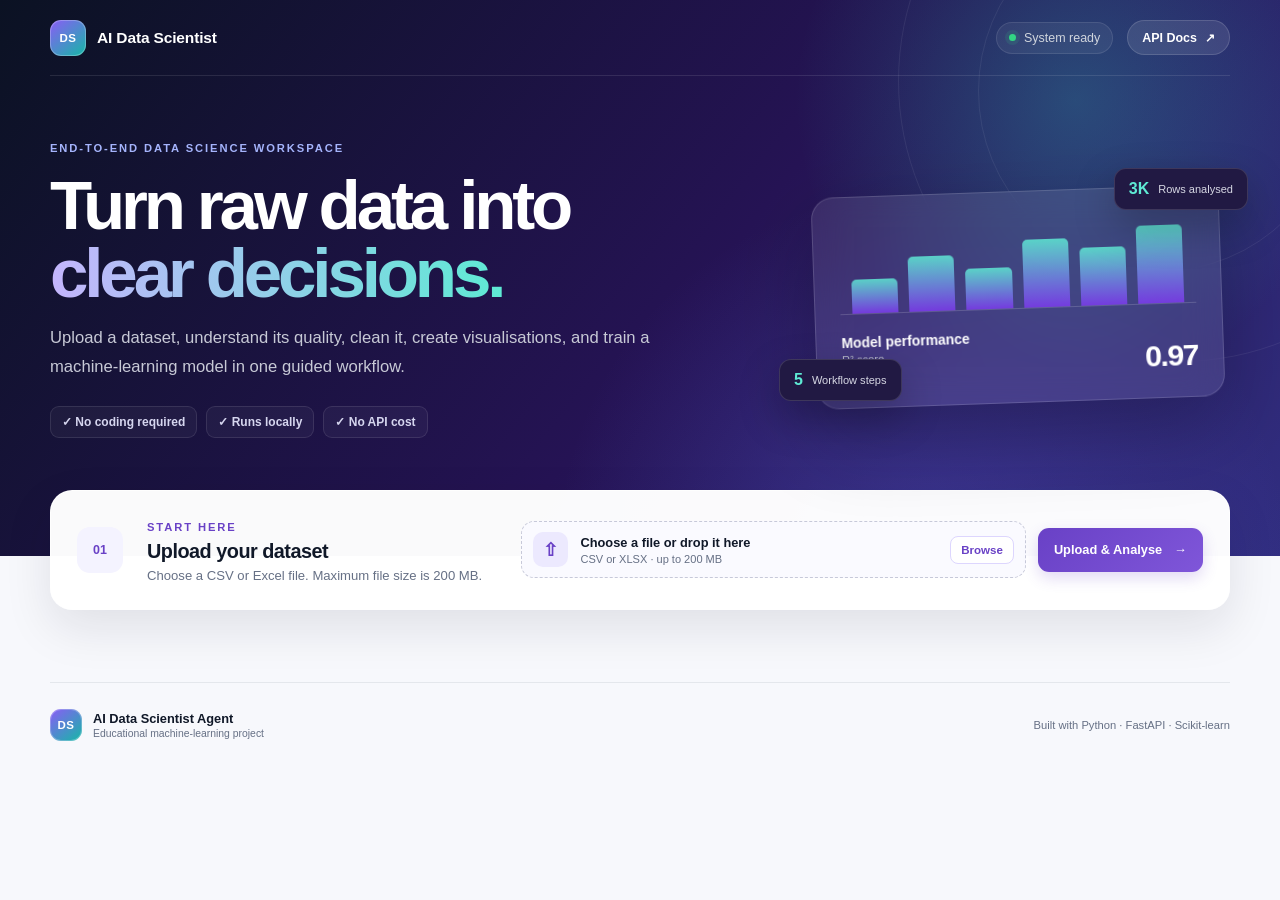
==== static/index.html @ f0760a68 "Add dashboard assets" ====
<!doctype html>
<html lang="en">
<head>
  <meta charset="utf-8">
  <meta name="viewport" content="width=device-width, initial-scale=1">
  <meta name="description" content="AI Data Scientist Agent for automated dataset analysis and machine learning">
  <meta name="theme-color" content="#101828">
  <title>AI Data Scientist Agent</title>
  <link rel="stylesheet" href="/static/style.css">
</head>
<body>
  <header class="site-header">
    <nav class="topbar" aria-label="Primary navigation">
      <a class="brand" href="/" aria-label="AI Data Scientist Agent home">
        <span class="brand-mark" aria-hidden="true">DS</span>
        <span>AI Data Scientist</span>
      </a>
      <div class="topbar-actions">
        <span class="status-pill"><span class="status-dot"></span>System ready</span>
        <a class="docs-link" href="/docs" target="_blank" rel="noopener">API Docs <span aria-hidden="true">↗</span></a>
      </div>
    </nav>

    <div class="hero">
      <div class="hero-copy">
        <span class="eyebrow">END-TO-END DATA SCIENCE WORKSPACE</span>
        <h1>Turn raw data into<br><span>clear decisions.</span></h1>
        <p>Upload a dataset, understand its quality, clean it, create visualisations, and train a machine-learning model in one guided workflow.</p>
        <div class="hero-tags" aria-label="Application features">
          <span>✓ No coding required</span>
          <span>✓ Runs locally</span>
          <span>✓ No API cost</span>
        </div>
      </div>
      <div class="hero-visual" aria-hidden="true">
        <div class="visual-card visual-card-main">
          <div class="mini-chart">
            <i></i><i></i><i></i><i></i><i></i><i></i>
          </div>
          <div class="visual-card-copy"><strong>Model performance</strong><span>R² score</span></div>
          <strong class="visual-score">0.97</strong>
        </div>
        <div class="visual-float visual-float-a"><span>3K</span> Rows analysed</div>
        <div class="visual-float visual-float-b"><span>5</span> Workflow steps</div>
      </div>
    </div>
  </header>

  <main class="page-shell">
    <section class="upload-card" aria-labelledby="uploadHeading">
      <div class="section-number" aria-hidden="true">01</div>
      <div class="upload-copy">
        <span class="section-kicker">START HERE</span>
        <h2 id="uploadHeading">Upload your dataset</h2>
        <p>Choose a CSV or Excel file. Maximum file size is 200 MB.</p>
      </div>
      <form id="uploadForm" class="upload-form">
        <label id="dropZone" class="drop-zone" for="datasetFile">
          <span class="upload-icon" aria-hidden="true">⇧</span>
          <span class="file-copy">
            <strong id="selectedFileName">Choose a file or drop it here</strong>
            <small id="selectedFileMeta">CSV or XLSX · up to 200 MB</small>
          </span>
          <span class="browse-label">Browse</span>
        </label>
        <input id="datasetFile" class="visually-hidden" type="file" accept=".csv,.xlsx" required>
        <button id="uploadButton" class="primary-button" type="submit">
          <span class="button-label">Upload &amp; Analyse</span><span class="button-arrow" aria-hidden="true">→</span>
        </button>
      </form>
    </section>

    <div id="message" class="notice" role="status" aria-live="polite"></div>

    <div id="progressOverlay" class="progress-overlay hidden" role="dialog" aria-modal="true" aria-labelledby="progressTitle" aria-describedby="progressText">
      <div class="progress-modal">
        <div class="progress-orbit" aria-hidden="true"><span>⇧</span></div>
        <span class="section-kicker">DATASET PROCESSING</span>
        <h2 id="progressTitle">Uploading your dataset</h2>
        <p id="progressText">Please keep this page open while the file is being transferred.</p>
        <div class="progress-file">
          <span class="progress-file-icon" aria-hidden="true">CSV</span>
          <div><strong id="progressFileName">dataset.csv</strong><small id="progressFileSize">0 MB</small></div>
          <strong id="progressPercent">0%</strong>
        </div>
        <progress id="uploadProgress" max="100" value="0">0%</progress>
        <div class="progress-stages" aria-label="Upload progress stages">
          <div id="stageUpload" class="progress-stage active"><span>1</span><div><strong>Upload</strong><small>Transfer file</small></div></div>
          <i></i>
          <div id="stageAnalyse" class="progress-stage"><span>2</span><div><strong>Analyse</strong><small>Read dataset</small></div></div>
          <i></i>
          <div id="stageReady" class="progress-stage"><span>3</span><div><strong>Ready</strong><small>Show results</small></div></div>
        </div>
        <div class="processing-note"><span aria-hidden="true">i</span> Large files can take a few minutes. The page will update automatically.</div>
      </div>
    </div>

    <section id="workspace" class="workspace hidden" aria-label="Dataset workspace">
      <div class="dataset-bar">
        <div>
          <span class="dataset-status"><span class="status-dot"></span>DATASET READY</span>
          <strong id="currentDataset">Current dataset</strong>
        </div>
        <div class="workflow-summary" aria-label="Data science workflow">
          <span class="complete">1 <small>Upload</small></span>
          <i></i><span>2 <small>Clean</small></span>
          <i></i><span>3 <small>Visualise</small></span>
          <i></i><span>4 <small>Model</small></span>
        </div>
      </div>
      <div id="sampleNotice" class="sample-notice hidden" role="status"></div>

      <nav class="tabs" aria-label="Analysis sections">
        <button class="tab active" data-tab="overview" aria-selected="true"><span>⌂</span> Overview</button>
        <button class="tab" data-tab="cleaning" aria-selected="false"><span>✦</span> Cleaning</button>
        <button class="tab" data-tab="visuals" aria-selected="false"><span>▥</span> Visuals</button>
        <button class="tab" data-tab="insights" aria-selected="false"><span>◇</span> Insights</button>
        <button class="tab" data-tab="model" aria-selected="false"><span>◎</span> ML Model</button>
      </nav>

      <div id="overview" class="tab-content active">
        <div class="content-heading">
          <div><span class="section-kicker">DATASET HEALTH</span><h2>Overview</h2></div>
          <p>A quick summary of the uploaded data and its quality.</p>
        </div>
        <div id="metrics" class="metric-grid"></div>
        <div class="two-column-layout">
          <section class="panel">
            <div class="panel-heading"><div><span class="panel-icon">≡</span><h3>Column information</h3></div><small>Types and missing values</small></div>
            <div id="columnsTable" class="table-wrap"></div>
          </section>
          <section class="panel">
            <div class="panel-heading"><div><span class="panel-icon">⌗</span><h3>Data preview</h3></div><small>First five records</small></div>
            <div id="previewTable" class="table-wrap"></div>
          </section>
        </div>
      </div>

      <div id="cleaning" class="tab-content">
        <div class="content-heading">
          <div><span class="section-kicker">STEP 02</span><h2>Clean your data</h2></div>
          <p>Prepare the dataset for accurate analysis and modelling.</p>
        </div>
        <section class="panel action-panel">
          <div class="action-illustration" aria-hidden="true">✦</div>
          <div class="action-copy">
            <h3>Automated data cleaning</h3>
            <p>Remove duplicates, normalise column names, and safely fill missing numeric and text values.</p>
            <ul><li>Duplicate removal</li><li>Missing value treatment</li><li>Cleaned file export</li></ul>
          </div>
          <div class="button-stack">
            <button id="cleanButton" class="primary-button" type="button"><span class="button-label">Clean Dataset</span><span>→</span></button>
            <a id="downloadDataset" class="secondary-button hidden" href="/download-current-dataset">Download Cleaned File</a>
          </div>
        </section>
        <div id="cleanReport"></div>
      </div>

      <div id="visuals" class="tab-content">
        <div class="content-heading">
          <div><span class="section-kicker">STEP 03</span><h2>Explore visually</h2></div>
          <p>Discover patterns, distributions, relationships, and correlations.</p>
        </div>
        <section class="panel control-panel">
          <div class="form-grid">
            <label>Chart type<select id="chartType"><option value="histogram">Histogram</option><option value="bar">Bar chart</option><option value="scatter">Scatter plot</option><option value="line">Line chart</option><option value="box">Box plot</option><option value="heatmap">Correlation heatmap</option></select></label>
            <label>X column<select id="xColumn"></select></label>
            <label>Y column<select id="yColumn"><option value="">None</option></select></label>
            <button id="chartButton" class="primary-button" type="button"><span class="button-label">Generate Chart</span><span>→</span></button>
          </div>
        </section>
        <section class="panel chart-panel">
          <img id="chartImage" class="hidden" alt="Generated dataset chart">
          <div id="chartPlaceholder" class="empty-state"><span>▥</span><h3>Your chart will appear here</h3><p>Select a chart type and columns, then click Generate Chart.</p></div>
        </section>
      </div>

      <div id="insights" class="tab-content">
        <div class="content-heading">
          <div><span class="section-kicker">AUTOMATED ANALYSIS</span><h2>Key insights</h2></div>
          <p>Important statistical observations generated from the current dataset.</p>
        </div>
        <div id="insightCards" class="insight-grid"></div>
      </div>

      <div id="model" class="tab-content">
        <div class="content-heading">
          <div><span class="section-kicker">STEP 04</span><h2>Train a model</h2></div>
          <p>Choose what to predict and let the application handle preprocessing, training, and evaluation.</p>
        </div>
        <section class="panel model-setup">
          <div class="model-intro">
            <span class="model-icon" aria-hidden="true">◎</span>
            <div><h3>Machine-learning setup</h3><p>For the diamond sample, select <strong>price</strong> as the target and keep Task and Model on Auto.</p></div>
          </div>
          <div class="form-grid">
            <label>Target column<select id="targetColumn"></select><small id="targetHint">Select the value to predict.</small></label>
            <label>Task<select id="taskType"><option value="auto">Auto detect (recommended)</option><option value="regression">Regression</option><option value="classification">Classification</option></select></label>
            <label>Model<select id="modelType"><option value="auto">Auto / Random Forest</option><option value="random_forest">Random Forest</option><option value="linear">Linear Regression</option><option value="logistic">Logistic Regression</option></select></label>
            <button id="trainButton" class="primary-button" type="button"><span class="button-label">Train &amp; Evaluate</span><span>→</span></button>
          </div>
        </section>
        <div id="modelResult"></div>
        <section id="predictionPanel" class="panel hidden">
          <div class="panel-heading"><div><span class="panel-icon">↗</span><h3>Try a prediction</h3></div><small>Enter feature values below</small></div>
          <form id="predictionForm" class="prediction-grid"></form>
        </section>
      </div>
    </section>
  </main>

  <footer>
    <div class="footer-brand"><span class="brand-mark">DS</span><div><strong>AI Data Scientist Agent</strong><small>Educational machine-learning project</small></div></div>
    <span>Built with Python · FastAPI · Scikit-learn</span>
  </footer>
  <script src="/static/app.js" defer></script>
</body>
</html>
---- static/style.css ----
:root {
  --ink: #101828;
  --muted: #667085;
  --soft: #98a2b3;
  --brand: #6941c6;
  --brand-dark: #4a1fb8;
  --brand-soft: #f4f3ff;
  --teal: #0e9384;
  --teal-soft: #f0fdf9;
  --orange: #ef6820;
  --blue: #2e90fa;
  --danger: #d92d20;
  --success: #067647;
  --line: #e4e7ec;
  --surface: #ffffff;
  --page: #f7f8fc;
  --shadow-sm: 0 1px 3px rgba(16, 24, 40, 0.07), 0 1px 2px rgba(16, 24, 40, 0.04);
  --shadow-md: 0 18px 48px rgba(16, 24, 40, 0.10);
  --radius: 18px;
}

* { box-sizing: border-box; }

html { scroll-behavior: smooth; }

body {
  margin: 0;
  color: var(--ink);
  background: var(--page);
  font-family: Inter, ui-sans-serif, -apple-system, BlinkMacSystemFont, "Segoe UI", sans-serif;
  -webkit-font-smoothing: antialiased;
}

body.modal-open { overflow: hidden; }

button, input, select { font: inherit; }

button, a { -webkit-tap-highlight-color: transparent; }

button:focus-visible, a:focus-visible, input:focus-visible, select:focus-visible, label:focus-within {
  outline: 3px solid rgba(105, 65, 198, 0.22);
  outline-offset: 2px;
}

.site-header {
  position: relative;
  min-height: 520px;
  color: white;
  overflow: hidden;
  background:
    radial-gradient(circle at 84% 18%, rgba(45, 212, 191, 0.26), transparent 24%),
    radial-gradient(circle at 72% 100%, rgba(99, 102, 241, 0.30), transparent 34%),
    linear-gradient(128deg, #0b1223 0%, #251354 54%, #312e81 100%);
}

.site-header::before, .site-header::after {
  content: "";
  position: absolute;
  border: 1px solid rgba(255, 255, 255, 0.07);
  border-radius: 50%;
}

.site-header::before { width: 560px; height: 560px; right: -180px; top: -200px; }
.site-header::after { width: 360px; height: 360px; right: -60px; top: -90px; }

.topbar, .hero, .page-shell, footer {
  width: min(1180px, calc(100% - 40px));
  margin-inline: auto;
}

.topbar {
  position: relative;
  z-index: 2;
  height: 76px;
  display: flex;
  align-items: center;
  justify-content: space-between;
  border-bottom: 1px solid rgba(255, 255, 255, 0.10);
}

.brand {
  display: inline-flex;
  align-items: center;
  gap: 11px;
  color: inherit;
  text-decoration: none;
  font-size: 0.97rem;
  font-weight: 750;
  letter-spacing: -0.01em;
}

.brand-mark {
  width: 36px;
  height: 36px;
  display: grid;
  place-items: center;
  border-radius: 11px;
  color: white;
  background: linear-gradient(140deg, #8b5cf6, #14b8a6);
  box-shadow: inset 0 0 0 1px rgba(255, 255, 255, 0.25);
  font-size: 0.72rem;
  font-weight: 850;
  letter-spacing: 0.05em;
}

.topbar-actions { display: flex; align-items: center; gap: 14px; }

.status-pill, .docs-link {
  display: inline-flex;
  align-items: center;
  gap: 8px;
  border-radius: 999px;
  font-size: 0.78rem;
}

.status-pill {
  padding: 8px 12px;
  color: #d0d5dd;
  background: rgba(255, 255, 255, 0.06);
  border: 1px solid rgba(255, 255, 255, 0.10);
}

.status-dot {
  width: 7px;
  height: 7px;
  display: inline-block;
  flex: 0 0 auto;
  border-radius: 50%;
  background: #32d583;
  box-shadow: 0 0 0 4px rgba(50, 213, 131, 0.12);
}

.docs-link {
  padding: 9px 14px;
  color: white;
  text-decoration: none;
  font-weight: 700;
  background: rgba(255, 255, 255, 0.10);
  border: 1px solid rgba(255, 255, 255, 0.14);
  transition: transform 160ms ease, background 160ms ease;
}

.docs-link:hover { transform: translateY(-1px); background: rgba(255, 255, 255, 0.16); }

.hero {
  position: relative;
  z-index: 1;
  display: grid;
  grid-template-columns: 1.2fr 0.8fr;
  align-items: center;
  gap: 70px;
  padding: 62px 0 118px;
}

.eyebrow, .section-kicker {
  font-size: 0.7rem;
  font-weight: 850;
  letter-spacing: 0.17em;
}

.eyebrow { color: #a5b4fc; }
.section-kicker { color: var(--brand); }

.hero h1 {
  margin: 16px 0 17px;
  max-width: 700px;
  font-size: clamp(2.75rem, 5.4vw, 5rem);
  line-height: 0.98;
  letter-spacing: -0.06em;
}

.hero h1 span {
  color: transparent;
  background: linear-gradient(90deg, #c4b5fd, #5eead4);
  background-clip: text;
  -webkit-background-clip: text;
}

.hero-copy > p {
  max-width: 650px;
  margin: 0;
  color: #c7c9d6;
  font-size: 1.04rem;
  line-height: 1.72;
}

.hero-tags { display: flex; flex-wrap: wrap; gap: 9px; margin-top: 24px; }

.hero-tags span {
  padding: 8px 11px;
  color: #d6d6ef;
  border: 1px solid rgba(255, 255, 255, 0.10);
  border-radius: 9px;
  background: rgba(255, 255, 255, 0.04);
  font-size: 0.75rem;
  font-weight: 650;
}

.hero-visual { position: relative; min-height: 230px; }

.visual-card {
  border: 1px solid rgba(255, 255, 255, 0.14);
  background: rgba(255, 255, 255, 0.09);
  box-shadow: 0 30px 80px rgba(0, 0, 0, 0.24);
  backdrop-filter: blur(18px);
}

.visual-card-main {
  position: absolute;
  inset: 18px 8px 0 28px;
  padding: 25px;
  border-radius: 22px;
  transform: rotate(-2deg);
}

.mini-chart {
  height: 92px;
  display: flex;
  align-items: end;
  gap: 11px;
  padding: 10px 12px 0;
  border-bottom: 1px solid rgba(255, 255, 255, 0.16);
}

.mini-chart i {
  flex: 1;
  height: 60%;
  border-radius: 5px 5px 0 0;
  background: linear-gradient(#5eead4, #7c3aed);
  opacity: 0.85;
}

.mini-chart i:nth-child(1) { height: 42%; }
.mini-chart i:nth-child(2) { height: 68%; }
.mini-chart i:nth-child(3) { height: 51%; }
.mini-chart i:nth-child(4) { height: 84%; }
.mini-chart i:nth-child(5) { height: 72%; }
.mini-chart i:nth-child(6) { height: 96%; }

.visual-card-copy { display: grid; gap: 3px; margin-top: 20px; }
.visual-card-copy strong { font-size: 0.87rem; }
.visual-card-copy span { color: #b7bac9; font-size: 0.7rem; }
.visual-score { position: absolute; right: 25px; bottom: 24px; font-size: 1.9rem; letter-spacing: -0.05em; }

.visual-float {
  position: absolute;
  display: flex;
  align-items: center;
  gap: 9px;
  padding: 11px 14px;
  border-radius: 12px;
  color: #d7d8e4;
  background: #211943;
  border: 1px solid rgba(255, 255, 255, 0.13);
  box-shadow: 0 16px 40px rgba(0, 0, 0, 0.25);
  font-size: 0.69rem;
}

.visual-float span { color: #5eead4; font-size: 1rem; font-weight: 850; }
.visual-float-a { right: -18px; top: -5px; }
.visual-float-b { left: -7px; bottom: 2px; }

.page-shell { position: relative; margin-top: -66px; padding-bottom: 72px; }

.upload-card {
  position: relative;
  display: grid;
  grid-template-columns: auto 0.72fr 1.4fr;
  align-items: center;
  gap: 24px;
  padding: 26px;
  border-radius: 22px;
  background: rgba(255, 255, 255, 0.98);
  border: 1px solid rgba(255, 255, 255, 0.85);
  box-shadow: var(--shadow-md);
}

.section-number {
  width: 46px;
  height: 46px;
  display: grid;
  place-items: center;
  border-radius: 13px;
  color: var(--brand);
  background: var(--brand-soft);
  font-size: 0.78rem;
  font-weight: 850;
}

.upload-copy h2 { margin: 5px 0 5px; font-size: 1.24rem; letter-spacing: -0.025em; }
.upload-copy p { margin: 0; color: var(--muted); font-size: 0.82rem; }

.upload-form { display: flex; align-items: center; gap: 12px; }

.drop-zone {
  min-width: 0;
  flex: 1;
  display: flex;
  align-items: center;
  gap: 12px;
  padding: 10px 11px;
  border: 1px dashed #c7c9d9;
  border-radius: 13px;
  background: #fafaff;
  cursor: pointer;
  transition: border-color 160ms ease, background 160ms ease, transform 160ms ease;
}

.drop-zone:hover, .drop-zone.dragging { border-color: var(--brand); background: var(--brand-soft); transform: translateY(-1px); }

.upload-icon {
  width: 35px;
  height: 35px;
  display: grid;
  place-items: center;
  flex: 0 0 auto;
  border-radius: 10px;
  color: var(--brand);
  background: #ece9fe;
  font-size: 1.15rem;
  font-weight: 800;
}

.file-copy { min-width: 0; display: grid; gap: 3px; }
.file-copy strong { overflow: hidden; text-overflow: ellipsis; white-space: nowrap; font-size: 0.8rem; }
.file-copy small { color: var(--muted); font-size: 0.69rem; }

.browse-label {
  margin-left: auto;
  padding: 7px 10px;
  border-radius: 8px;
  color: var(--brand);
  background: white;
  border: 1px solid #ddd6fe;
  font-size: 0.72rem;
  font-weight: 750;
}

.primary-button, .secondary-button {
  display: inline-flex;
  align-items: center;
  justify-content: center;
  gap: 12px;
  min-height: 44px;
  padding: 11px 16px;
  border-radius: 11px;
  font-weight: 750;
  font-size: 0.8rem;
  text-decoration: none;
  white-space: nowrap;
  cursor: pointer;
  transition: transform 150ms ease, filter 150ms ease, box-shadow 150ms ease;
}

.primary-button {
  border: 0;
  color: white;
  background: linear-gradient(135deg, var(--brand), #7f56d9);
  box-shadow: 0 6px 15px rgba(105, 65, 198, 0.20);
}

.primary-button:hover:not(:disabled) { transform: translateY(-1px); filter: brightness(1.04); box-shadow: 0 9px 20px rgba(105, 65, 198, 0.27); }
.primary-button:disabled { opacity: 0.62; cursor: wait; box-shadow: none; }
.primary-button.is-loading .button-arrow, .primary-button.is-loading > span:last-child { animation: spin 800ms linear infinite; }

.secondary-button { color: var(--brand); background: white; border: 1px solid #d6bbfb; }
.secondary-button:hover { background: var(--brand-soft); }

@keyframes spin { to { transform: rotate(360deg); } }

.notice { display: none; margin: 16px 0; padding: 14px 17px; border-radius: 12px; font-size: 0.83rem; font-weight: 650; }
.notice.show { display: flex; align-items: center; gap: 10px; color: #363f72; background: #eef4ff; border: 1px solid #d1e0ff; }
.notice.success { color: var(--success); background: #ecfdf3; border-color: #abefc6; }
.notice.error { color: var(--danger); background: #fef3f2; border-color: #fecdca; }
.notice.loading::before { content: ""; width: 14px; height: 14px; border: 2px solid currentColor; border-right-color: transparent; border-radius: 50%; animation: spin 700ms linear infinite; }

.workspace { margin-top: 28px; }

.dataset-bar {
  display: flex;
  align-items: center;
  justify-content: space-between;
  gap: 20px;
  padding: 18px 21px;
  color: white;
  border-radius: 16px 16px 0 0;
  background: linear-gradient(110deg, #17112c, #27205a);
}

.dataset-bar > div:first-child { display: grid; gap: 5px; }
.dataset-bar strong { font-size: 0.92rem; }
.dataset-status { display: flex; align-items: center; gap: 8px; color: #a5b4fc; font-size: 0.61rem; font-weight: 850; letter-spacing: 0.13em; }

.workflow-summary { display: flex; align-items: center; }
.workflow-summary > span { width: 34px; height: 34px; display: grid; place-items: center; border: 1px solid #514c75; border-radius: 50%; color: #b1afc4; font-size: 0.68rem; font-weight: 800; }
.workflow-summary > span.complete { color: white; border-color: var(--teal); background: var(--teal); }
.workflow-summary small { position: absolute; transform: translateY(29px); color: #aaa8ba; font-size: 0.55rem; font-weight: 600; }
.workflow-summary i { width: 34px; height: 1px; background: #514c75; }

.tabs {
  position: sticky;
  top: 0;
  z-index: 10;
  display: flex;
  gap: 4px;
  overflow-x: auto;
  padding: 7px;
  background: white;
  border: 1px solid var(--line);
  border-top: 0;
  border-radius: 0 0 14px 14px;
  box-shadow: var(--shadow-sm);
  scrollbar-width: none;
}

.tabs::-webkit-scrollbar { display: none; }

.tab {
  flex: 1;
  min-width: 112px;
  padding: 11px 13px;
  border: 0;
  border-radius: 9px;
  color: var(--muted);
  background: transparent;
  cursor: pointer;
  font-size: 0.76rem;
  font-weight: 750;
  white-space: nowrap;
  transition: color 150ms ease, background 150ms ease;
}

.tab span { margin-right: 6px; color: #8b83b5; }
.tab:hover { color: var(--brand); background: #fafaff; }
.tab.active { color: var(--brand); background: var(--brand-soft); }

.tab-content { display: none; padding-top: 35px; }
.tab-content.active { display: block; animation: fadeIn 220ms ease; }
@keyframes fadeIn { from { opacity: 0; transform: translateY(5px); } to { opacity: 1; transform: none; } }

.content-heading { display: flex; align-items: end; justify-content: space-between; gap: 24px; margin-bottom: 20px; }
.content-heading h2 { margin: 6px 0 0; font-size: 1.75rem; letter-spacing: -0.045em; }
.content-heading > p { max-width: 420px; margin: 0; color: var(--muted); font-size: 0.83rem; line-height: 1.6; text-align: right; }

.metric-grid { display: grid; grid-template-columns: repeat(4, 1fr); gap: 14px; margin-bottom: 18px; }

.metric {
  position: relative;
  min-height: 128px;
  overflow: hidden;
  padding: 19px;
  border: 1px solid var(--line);
  border-radius: 16px;
  background: white;
  box-shadow: var(--shadow-sm);
}

.metric::after { content: ""; position: absolute; width: 74px; height: 74px; right: -22px; bottom: -28px; border-radius: 50%; background: var(--metric-soft); }
.metric-head { display: flex; align-items: center; justify-content: space-between; }
.metric-icon { width: 30px; height: 30px; display: grid; place-items: center; border-radius: 9px; color: var(--metric-color); background: var(--metric-soft); font-size: 0.9rem; }
.metric-trend { color: var(--soft); font-size: 0.64rem; font-weight: 700; }
.metric strong { display: block; margin-top: 15px; font-size: 1.75rem; letter-spacing: -0.05em; }
.metric > span { color: var(--muted); font-size: 0.74rem; }
.metric:nth-child(1) { --metric-color: #6941c6; --metric-soft: #f4f3ff; }
.metric:nth-child(2) { --metric-color: #1570ef; --metric-soft: #eff8ff; }
.metric:nth-child(3) { --metric-color: #ef6820; --metric-soft: #fff4ed; }
.metric:nth-child(4) { --metric-color: #0e9384; --metric-soft: #f0fdf9; }

.two-column-layout { display: grid; grid-template-columns: 0.82fr 1.18fr; gap: 18px; align-items: start; }

.panel {
  padding: 22px;
  border: 1px solid var(--line);
  border-radius: var(--radius);
  background: var(--surface);
  box-shadow: var(--shadow-sm);
}

.panel-heading { display: flex; align-items: center; justify-content: space-between; gap: 14px; margin-bottom: 18px; }
.panel-heading > div { display: flex; align-items: center; gap: 10px; }
.panel-heading h3 { margin: 0; font-size: 0.96rem; letter-spacing: -0.02em; }
.panel-heading small { color: var(--soft); font-size: 0.68rem; }
.panel-icon { width: 30px; height: 30px; display: grid; place-items: center; color: var(--brand); background: var(--brand-soft); border-radius: 9px; font-weight: 800; }

.table-wrap { max-height: 430px; overflow: auto; border: 1px solid #eaecf0; border-radius: 11px; }
table { width: 100%; border-collapse: collapse; font-size: 0.74rem; }
th, td { padding: 11px 13px; text-align: left; border-bottom: 1px solid #eaecf0; white-space: nowrap; }
th { position: sticky; top: 0; z-index: 1; color: #475467; background: #f9fafb; font-size: 0.65rem; letter-spacing: 0.03em; text-transform: uppercase; }
tbody tr:last-child td { border-bottom: 0; }
tbody tr:hover td { background: #fcfcfd; }

.action-panel { display: grid; grid-template-columns: auto 1fr auto; align-items: center; gap: 24px; padding: 28px; }
.action-illustration { width: 78px; height: 78px; display: grid; place-items: center; flex: 0 0 auto; color: white; border-radius: 22px; background: linear-gradient(145deg, #7f56d9, #14b8a6); font-size: 2rem; box-shadow: 0 15px 30px rgba(105, 65, 198, 0.20); }
.action-copy h3 { margin: 0 0 7px; font-size: 1.12rem; }
.action-copy p { max-width: 680px; margin: 0; color: var(--muted); font-size: 0.82rem; line-height: 1.6; }
.action-copy ul { display: flex; flex-wrap: wrap; gap: 8px 18px; margin: 14px 0 0; padding: 0; list-style: none; color: #475467; font-size: 0.7rem; }
.action-copy li::before { content: "✓"; margin-right: 6px; color: var(--teal); font-weight: 850; }
.button-stack { display: grid; gap: 9px; }

.report { display: grid; grid-template-columns: repeat(4, 1fr); gap: 12px; margin-top: 16px; }
.report div { padding: 18px; border: 1px solid #a9efde; border-radius: 14px; color: #107569; background: var(--teal-soft); font-size: 0.75rem; }
.report strong { font-size: 1.4rem; }

.control-panel { margin-bottom: 16px; }
.form-grid { display: grid; grid-template-columns: repeat(3, 1fr) auto; gap: 13px; align-items: end; }
.form-grid label, .prediction-grid label { display: grid; gap: 7px; color: #344054; font-size: 0.71rem; font-weight: 750; }
.form-grid label small { min-height: 0.85rem; color: var(--soft); font-weight: 500; line-height: 1.3; }
select, input[type="text"], input[type="number"] { width: 100%; min-height: 44px; padding: 10px 12px; color: var(--ink); border: 1px solid #d0d5dd; border-radius: 10px; background: white; font-size: 0.78rem; }
select:disabled { color: #98a2b3; background: #f2f4f7; }

.chart-panel { min-height: 485px; display: grid; place-items: center; overflow: hidden; }
.chart-panel img { display: block; max-width: 100%; max-height: 650px; border-radius: 10px; }
.empty-state { max-width: 360px; text-align: center; color: var(--muted); }
.empty-state > span { width: 58px; height: 58px; display: grid; place-items: center; margin: 0 auto 13px; border-radius: 16px; color: var(--brand); background: var(--brand-soft); font-size: 1.45rem; }
.empty-state h3 { margin: 0 0 6px; color: var(--ink); font-size: 0.94rem; }
.empty-state p { margin: 0; font-size: 0.75rem; line-height: 1.6; }

.insight-grid { display: grid; grid-template-columns: repeat(2, 1fr); gap: 15px; }
.insight-card { position: relative; overflow: hidden; padding: 23px; border: 1px solid var(--line); border-radius: 16px; background: white; box-shadow: var(--shadow-sm); }
.insight-card::before { content: "◇"; width: 34px; height: 34px; display: grid; place-items: center; margin-bottom: 17px; border-radius: 10px; color: var(--brand); background: var(--brand-soft); font-weight: 900; }
.insight-card h3 { margin: 0 0 7px; font-size: 0.92rem; }
.insight-card p { margin: 0; color: var(--muted); font-size: 0.77rem; line-height: 1.65; }

.model-setup { padding: 26px; }
.model-intro { display: flex; align-items: center; gap: 14px; margin-bottom: 22px; padding-bottom: 20px; border-bottom: 1px solid var(--line); }
.model-icon { width: 46px; height: 46px; display: grid; place-items: center; border-radius: 13px; color: white; background: linear-gradient(145deg, #6941c6, #2e90fa); font-size: 1.3rem; }
.model-intro h3 { margin: 0 0 5px; font-size: 1rem; }
.model-intro p { margin: 0; color: var(--muted); font-size: 0.77rem; }

.model-card { display: grid; grid-template-columns: 1fr auto; align-items: center; gap: 20px; margin-top: 16px; padding: 24px; border: 1px solid #c7d7fe; border-radius: 17px; background: linear-gradient(115deg, #eef4ff, #f4f3ff); }
.model-card h3 { margin: 0 0 6px; font-size: 1.02rem; text-transform: capitalize; }
.model-card p { margin: 0; color: var(--muted); font-size: 0.73rem; }
.score-grid { display: flex; flex-wrap: wrap; gap: 10px; }
.score { min-width: 90px; padding: 11px 14px; border: 1px solid white; border-radius: 10px; background: rgba(255, 255, 255, 0.75); color: var(--muted); font-size: 0.63rem; text-align: center; }
.score strong { color: var(--ink); font-size: 1.05rem; }

#predictionPanel { margin-top: 16px; }
.prediction-grid { display: grid; grid-template-columns: repeat(3, 1fr); gap: 13px; align-items: end; }
.full { grid-column: 1 / -1; }
.prediction-result { padding: 17px; border: 1px solid #abefc6; border-radius: 12px; color: var(--success); background: #ecfdf3; font-size: 0.86rem; font-weight: 800; }

footer {
  display: flex;
  align-items: center;
  justify-content: space-between;
  gap: 20px;
  padding: 26px 0 38px;
  color: var(--muted);
  border-top: 1px solid var(--line);
  font-size: 0.7rem;
}

.footer-brand { display: flex; align-items: center; gap: 11px; }
.footer-brand > div { display: grid; gap: 2px; }
.footer-brand strong { color: var(--ink); font-size: 0.8rem; }
.footer-brand small { color: var(--muted); font-size: 0.65rem; }
.footer-brand .brand-mark { width: 32px; height: 32px; }

.hidden { display: none !important; }
.sample-notice { padding: 13px 20px; color: #7a4900; background: #fff8e1; border: 1px solid #f3dc9b; font-size: 0.78rem; line-height: 1.5; }
.visually-hidden { position: absolute !important; width: 1px; height: 1px; padding: 0; margin: -1px; overflow: hidden; clip: rect(0, 0, 0, 0); white-space: nowrap; border: 0; }

.progress-overlay {
  position: fixed;
  inset: 0;
  z-index: 1000;
  display: grid;
  place-items: center;
  padding: 22px;
  background: rgba(10, 14, 29, 0.74);
  backdrop-filter: blur(9px);
}

.progress-modal {
  width: min(540px, 100%);
  padding: 34px;
  border: 1px solid rgba(255, 255, 255, 0.72);
  border-radius: 24px;
  background: white;
  box-shadow: 0 32px 90px rgba(4, 8, 24, 0.34);
  text-align: center;
  animation: modalEnter 240ms ease-out;
}

@keyframes modalEnter {
  from { opacity: 0; transform: translateY(12px) scale(0.98); }
  to { opacity: 1; transform: none; }
}

.progress-orbit {
  position: relative;
  width: 72px;
  height: 72px;
  display: grid;
  place-items: center;
  margin: 0 auto 18px;
  border-radius: 22px;
  color: white;
  background: linear-gradient(145deg, var(--brand), #0e9384);
  box-shadow: 0 14px 30px rgba(105, 65, 198, 0.25);
  font-size: 1.8rem;
  font-weight: 850;
}

.progress-orbit::after {
  content: "";
  position: absolute;
  inset: -7px;
  border: 2px solid rgba(105, 65, 198, 0.18);
  border-top-color: var(--brand);
  border-radius: 27px;
  animation: spin 1.2s linear infinite;
}

.progress-modal h2 { margin: 8px 0 8px; font-size: 1.55rem; letter-spacing: -0.04em; }
.progress-modal > p { max-width: 420px; margin: 0 auto 22px; color: var(--muted); font-size: 0.8rem; line-height: 1.55; }

.progress-file {
  display: grid;
  grid-template-columns: auto 1fr auto;
  align-items: center;
  gap: 12px;
  padding: 13px;
  border: 1px solid var(--line);
  border-radius: 13px;
  background: #f9fafb;
  text-align: left;
}

.progress-file-icon {
  width: 39px;
  height: 39px;
  display: grid;
  place-items: center;
  border-radius: 10px;
  color: var(--teal);
  background: #dff8f2;
  font-size: 0.58rem;
  font-weight: 900;
}

.progress-file > div { min-width: 0; display: grid; gap: 3px; }
.progress-file > div strong { overflow: hidden; text-overflow: ellipsis; white-space: nowrap; font-size: 0.76rem; }
.progress-file small { color: var(--muted); font-size: 0.66rem; }
.progress-file > strong { color: var(--brand); font-size: 0.86rem; }

#uploadProgress {
  width: 100%;
  height: 9px;
  display: block;
  margin: 13px 0 24px;
  overflow: hidden;
  border: 0;
  border-radius: 999px;
  color: var(--brand);
  background: #eaecf0;
  appearance: none;
}

#uploadProgress::-webkit-progress-bar { border-radius: 999px; background: #eaecf0; }
#uploadProgress::-webkit-progress-value { border-radius: 999px; background: linear-gradient(90deg, var(--brand), #14b8a6); transition: width 180ms ease; }
#uploadProgress::-moz-progress-bar { border-radius: 999px; background: linear-gradient(90deg, var(--brand), #14b8a6); }
#uploadProgress:not([value]) { background: linear-gradient(90deg, #eaecf0 20%, #a78bfa 48%, #eaecf0 76%); background-size: 220% 100%; animation: progressSweep 1.2s linear infinite; }
@keyframes progressSweep { to { background-position: -220% 0; } }

.progress-stages { display: grid; grid-template-columns: 1fr 28px 1fr 28px 1fr; align-items: center; }
.progress-stages > i { height: 1px; background: #d0d5dd; }
.progress-stage { display: flex; align-items: center; gap: 8px; color: var(--soft); text-align: left; }
.progress-stage > span { width: 28px; height: 28px; display: grid; place-items: center; flex: 0 0 auto; border: 1px solid #d0d5dd; border-radius: 50%; font-size: 0.65rem; font-weight: 850; }
.progress-stage > div { display: grid; gap: 2px; }
.progress-stage strong { font-size: 0.68rem; }
.progress-stage small { font-size: 0.57rem; }
.progress-stage.active { color: var(--brand); }
.progress-stage.active > span { color: white; border-color: var(--brand); background: var(--brand); box-shadow: 0 0 0 4px #f4f3ff; }
.progress-stage.done { color: var(--success); }
.progress-stage.done > span { color: white; border-color: var(--teal); background: var(--teal); }
.progress-stage.done > span::before { content: "✓"; }
.progress-stage.done > span { font-size: 0; }
.progress-stage.done > span::before { font-size: 0.7rem; }
.progress-stage.error { color: var(--danger); }
.progress-stage.error > span { color: white; border-color: var(--danger); background: var(--danger); }
.progress-stage.error > span { font-size: 0; }
.progress-stage.error > span::before { content: "!"; font-size: 0.75rem; }

.processing-note {
  display: flex;
  align-items: center;
  gap: 8px;
  margin-top: 23px;
  padding: 10px 12px;
  border-radius: 10px;
  color: #475467;
  background: #f2f4f7;
  font-size: 0.65rem;
  text-align: left;
}

.processing-note > span { width: 18px; height: 18px; display: grid; place-items: center; flex: 0 0 auto; border-radius: 50%; color: white; background: #667085; font-size: 0.6rem; font-weight: 850; }

@media (max-width: 980px) {
  .hero { grid-template-columns: 1fr 0.62fr; gap: 30px; }
  .upload-card { grid-template-columns: auto 1fr; }
  .upload-form { grid-column: 1 / -1; }
  .two-column-layout { grid-template-columns: 1fr; }
  .metric-grid { grid-template-columns: repeat(2, 1fr); }
  .form-grid { grid-template-columns: repeat(2, 1fr); }
  .form-grid .primary-button { min-height: 44px; }
}

@media (max-width: 720px) {
  .topbar, .hero, .page-shell, footer { width: min(100% - 28px, 1180px); }
  .status-pill { display: none; }
  .site-header { min-height: 570px; }
  .hero { display: block; padding: 54px 0 120px; }
  .hero h1 { font-size: clamp(2.6rem, 13vw, 4rem); }
  .hero-visual { display: none; }
  .upload-card { padding: 21px; }
  .upload-form { align-items: stretch; flex-direction: column; }
  .dataset-bar { align-items: flex-start; flex-direction: column; padding-bottom: 27px; }
  .workflow-summary { align-self: stretch; justify-content: center; }
  .tabs { position: static; }
  .content-heading { align-items: flex-start; flex-direction: column; gap: 8px; }
  .content-heading > p { text-align: left; }
  .action-panel { grid-template-columns: auto 1fr; }
  .button-stack { grid-column: 1 / -1; grid-template-columns: 1fr 1fr; }
  .report { grid-template-columns: repeat(2, 1fr); }
  .insight-grid { grid-template-columns: 1fr; }
  .model-card { grid-template-columns: 1fr; }
  .prediction-grid { grid-template-columns: repeat(2, 1fr); }
  footer { align-items: flex-start; flex-direction: column; }
}

@media (max-width: 480px) {
  .brand > span:last-child { display: none; }
  .hero-tags { gap: 6px; }
  .hero-tags span { font-size: 0.66rem; }
  .upload-card { grid-template-columns: 1fr; gap: 14px; }
  .section-number { display: none; }
  .browse-label { display: none; }
  .workflow-summary small { display: none; }
  .workflow-summary i { width: 22px; }
  .metric-grid, .form-grid, .prediction-grid { grid-template-columns: 1fr; }
  .metric { min-height: 115px; }
  .panel { padding: 17px; }
  .action-panel { grid-template-columns: 1fr; }
  .action-illustration { width: 60px; height: 60px; border-radius: 17px; }
  .button-stack { grid-column: auto; grid-template-columns: 1fr; }
  .report { grid-template-columns: 1fr; }
  .chart-panel { min-height: 360px; }
  .progress-modal { padding: 26px 19px; }
  .progress-stage small { display: none; }
  .progress-stages { grid-template-columns: 1fr 15px 1fr 15px 1fr; }
}

@media (prefers-reduced-motion: reduce) {
  *, *::before, *::after { scroll-behavior: auto !important; animation-duration: 0.01ms !important; animation-iteration-count: 1 !important; transition-duration: 0.01ms !important; }
}
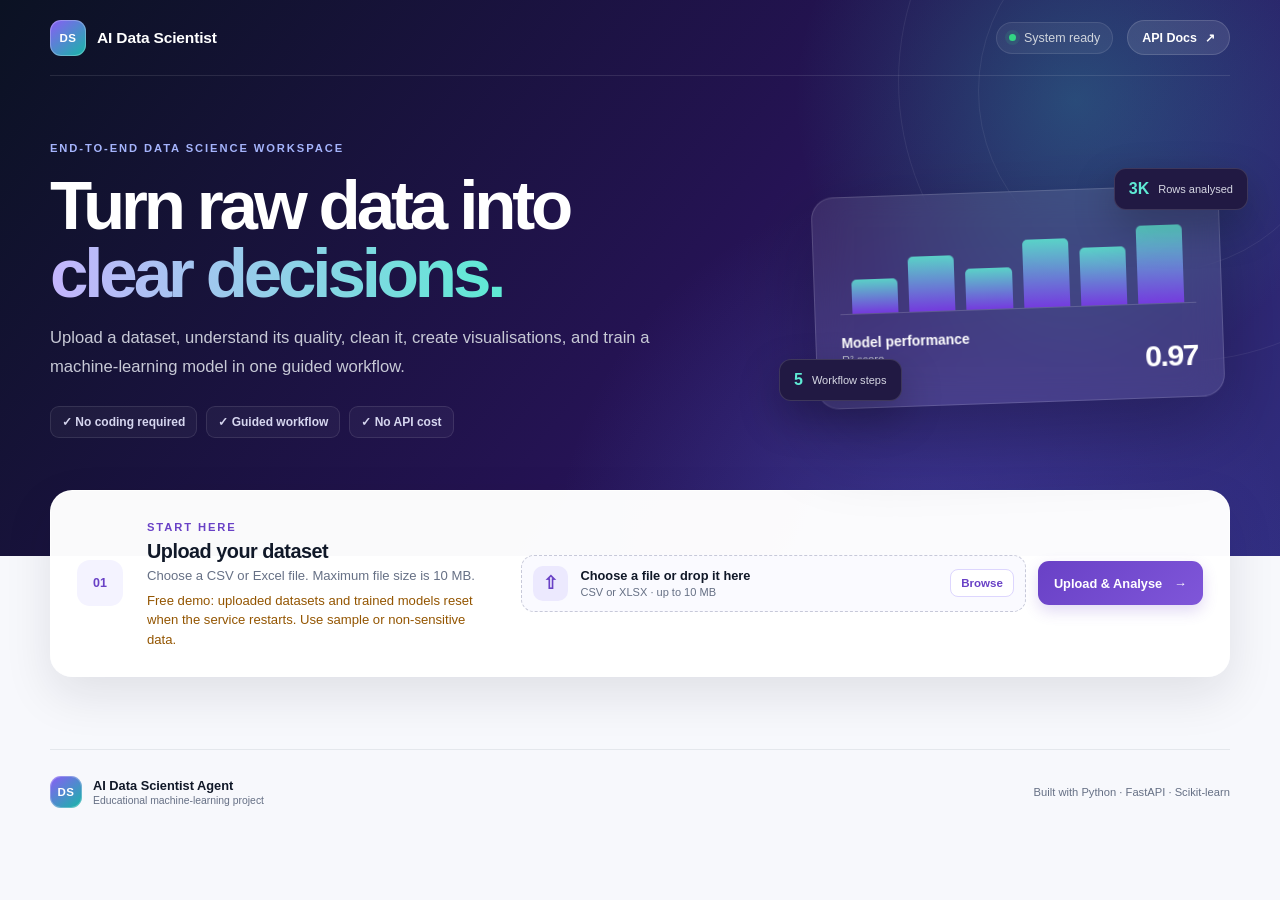
==== commit 27afd08e: "Adapt dashboard for free demo" ====
--- a/static/index.html
+++ b/static/index.html
@@ -28,7 +28,7 @@
         <p>Upload a dataset, understand its quality, clean it, create visualisations, and train a machine-learning model in one guided workflow.</p>
         <div class="hero-tags" aria-label="Application features">
           <span>✓ No coding required</span>
-          <span>✓ Runs locally</span>
+          <span>✓ Guided workflow</span>
           <span>✓ No API cost</span>
         </div>
       </div>
@@ -52,14 +52,15 @@
       <div class="upload-copy">
         <span class="section-kicker">START HERE</span>
         <h2 id="uploadHeading">Upload your dataset</h2>
-        <p>Choose a CSV or Excel file. Maximum file size is 200 MB.</p>
+        <p>Choose a CSV or Excel file. Maximum file size is 10 MB.</p>
+        <p class="demo-warning">Free demo: uploaded datasets and trained models reset when the service restarts. Use sample or non-sensitive data.</p>
       </div>
       <form id="uploadForm" class="upload-form">
         <label id="dropZone" class="drop-zone" for="datasetFile">
           <span class="upload-icon" aria-hidden="true">⇧</span>
           <span class="file-copy">
             <strong id="selectedFileName">Choose a file or drop it here</strong>
-            <small id="selectedFileMeta">CSV or XLSX · up to 200 MB</small>
+            <small id="selectedFileMeta">CSV or XLSX · up to 10 MB</small>
           </span>
           <span class="browse-label">Browse</span>
         </label>
--- a/static/style.css
+++ b/static/style.css
@@ -289,6 +289,7 @@
 
 .upload-copy h2 { margin: 5px 0 5px; font-size: 1.24rem; letter-spacing: -0.025em; }
 .upload-copy p { margin: 0; color: var(--muted); font-size: 0.82rem; }
+.upload-copy .demo-warning { margin-top: 8px; color: #935500; line-height: 1.5; }
 
 .upload-form { display: flex; align-items: center; gap: 12px; }
 
